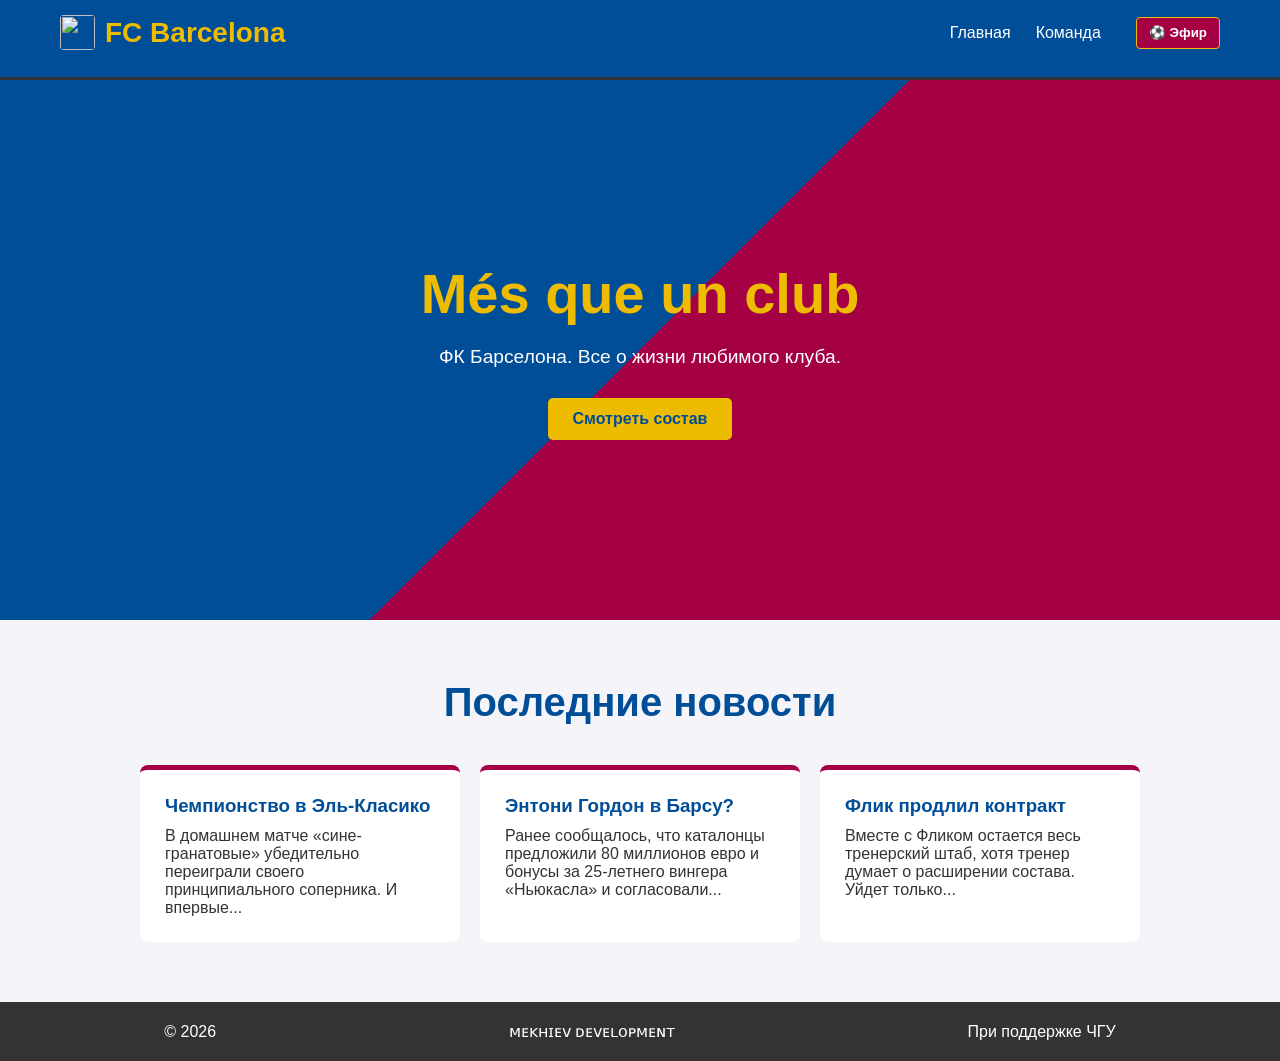
==== index.html @ 313edf6d "Add files via upload" ====
<!DOCTYPE html>
<html lang="ru">
<head>
<meta charset="UTF-8">
  <meta name="viewport" content="width=device-width, initial-scale=1.0">
    <title>ФК Барселона | Главная</title>
    <link rel="stylesheet" href="style.css">
    <link rel="icon" href='images/ico.svg' type="image/svg+xml">
</head>
<body>
<header class="header-section">
      <div class="container header-content-wrapper" style="margin-bottom: 12px;">
          <div class="logo-container">
              <img src="images/logo.svg" class="small-logo-image">
              <span>FC Barcelona</span>
          </div>
            <nav class="navigation-block">
                <ul class="navigation-list-items" style="display: flex; align-items: center;">
                    <li><a href="index.html">Главная</a></li>
                    <li><a href="team.html">Команда</a></li>
                    <li>
                        <button onclick="startLiveTicker()" id="ticker-btn" style="padding: 5px 12px; background: #A50044; color: white; border: 1px solid #EDBB00; border-radius: 4px; cursor: pointer; font-weight: bold; font-family: inherit; display: inline-flex; align-items: center; height: 32px; margin-left: 10px;">
                            ⚽ Эфир
                        </button>
                    </li>
                </ul>
            </nav>
        </div>
        <div id="ticker-row" style="display: none; background-color: #EDBB00; color: #004D98; border-top: 1px solid white; overflow: hidden; position: relative; height: 35px;">
            <div id="marquee-text" style="position: absolute; left: 0px; top: 6px; white-space: pre; font-size: 1.1rem; font-family: sans-serif; font-weight: bold;">
                </div>
        </div>
    </header>
    <main class="main-page-content">
        <section class="hero-banner">
            <div class="hero-text-content">
                <h1>Més que un club</h1>
              <p>ФК Барселона. Все о жизни любимого клуба.</p>
                <a href='team.html' class="button-link">Смотреть состав</a>
            </div>
        </section>

        <section class="news-information-block">
            <div class="container">
                <h2>Последние новости</h2>
                
                <div class="news-cards-wrapper">
                    <a href="news1.html" class="news-card-link">
                        <article class="news-article-card">
                            <h3>Чемпионство в Эль-Класико</h3>
                            <p>В домашнем матче «сине-гранатовые» убедительно переиграли своего принципиального соперника. И впервые...</p>
                        </article>
                    </a>
                    
                    <a href="news2.html" class="news-card-link">
                        <article class="news-article-card">
                            <h3>Энтони Гордон в Барсу?</h3>
                            <p>Ранее сообщалось, что каталонцы предложили 80 миллионов евро и бонусы за 25-летнего вингера «Ньюкасла» и согласовали...</p>
                        </article>
                    </a>

                    <a href='news3.html' class="news-card-link">
                        <article class="news-article-card">
                            <h3>Флик продлил контракт</h3>
                            <p>Вместе с Фликом остается весь тренерский штаб, хотя тренер думает о расширении состава. Уйдет только...</p>
                        </article>
                    </a>
                </div>
            </div>
        </section>
    </main>
    <footer class="footer-section">
        <p>&copy; 2026 ⠀⠀⠀⠀⠀⠀⠀⠀⠀⠀⠀⠀⠀⠀⠀⠀⠀⠀⠀⠀⠀⠀⠀⠀ᴍᴇᴋʜɪᴇᴠ ᴅᴇᴠᴇʟᴏᴘᴍᴇɴᴛ⠀⠀⠀⠀⠀⠀⠀⠀⠀⠀⠀⠀⠀⠀⠀⠀⠀⠀⠀⠀⠀⠀⠀⠀ При поддержке ЧГУ</p>    </footer>
    </footer>
    <script src="logica.js"></script>
</body>
</body>
</html>
---- style.css ----
:root {
  --blau: #004D98;
  --grana: #a50044;
  --gold: #EDBB00;
  --light: #f4f4f9;
  --dark: #333333;
  --pitch-green: #2E8B57
}

* { margin: 0; padding: 0; box-sizing: border-box }

body {
    font-family: Arial, sans-serif;
    background-color: var(--light);
    color: var(--dark);
    display: flex;
    flex-direction: column;
    min-height: 100vh;
}

.container { max-width: 1200px; margin: 0 auto; padding: 0 20px; }


.header-section { 
    background-color: var(--blau); 
    padding: 15px 0; 
    border-bottom: 3px solid var(--dark)
}

.header-content-wrapper { display: flex; justify-content: space-between; align-items: center; }

.logo-container { display: flex; align-items: center; gap: 10px; font-size: 28px; font-weight: bold; color: var(--gold); }

.small-logo-image { width: 35px; height: 35px; object-fit: contain; border-radius: 4px; background: transparent; }

.navigation-list-items { list-style: none; display: flex; gap: 25px; }

.navigation-list-items a { color: white; text-decoration: none; font-weight: 500; }

.navigation-list-items a:hover { color: var(--gold); }


.main-page-content { flex: 1; }

.button-link {
    display: inline-block;
    background-color: var(--gold);
    color: var(--blau);
    text-decoration: none;
    padding: 12px 25px;
    font-weight: bold;
    border-radius: 5px;
    transition: 0.2s;
    border: none;
    cursor: pointer
}

.button-link:hover { background-color: #fff; transform: translateY(-2px); }


.hero-banner {
    background: linear-gradient(135deg, var(--blau) 50%, var(--grana) 50%);
    height: 60vh; 
    display: flex; 
    justify-content: center; 
    align-items: center;
    text-align: center; 
    color: white;
}

.hero-banner h1 { font-size: 3.5rem; color: var(--gold); margin-bottom: 20px; }
.hero-banner p { font-size: 1.2rem; margin-bottom: 30px; }

.news-information-block { padding: 60px 0; }
.news-information-block h2 { text-align: center; margin-bottom: 40px; color: var(--blau); font-size: 2.5rem; }

.news-cards-wrapper { display: flex; justify-content: center; gap: 20px; flex-wrap: wrap; }

.news-card-link { text-decoration: none; color: inherit; }

.news-article-card { background-color: white; padding: 25px; border-radius: 8px; width: 320px; border-top: 5px solid var(--grana); transition: 0.3s; height: 100%; }
.news-article-card h3 { color: var(--blau); margin-bottom: 10px; }
.news-article-card:hover { transform: translateY(-5px); box-shadow: 0 10px 15px rgba(0,0,0,0.1); }


.news-detailed-page-wrapper { padding: 40px 20px; max-width: 900px; }

.news-detailed-page-wrapper h2 { color: var(--blau); margin-bottom: 25px; font-size: 2.3rem; }

.news-main-image-container { width: 100%; max-height: 450px; overflow: hidden; border-radius: 8px; margin-bottom: 30px; box-shadow: 0 4px 10px rgba(0,0,0,0.15); }

.news-large-photo { width: 100%; height: 100%; object-fit: cover; display: block; background: #ddd; min-height: 250px; }

.article-content-box { background: white; padding: 35px; border-radius: 8px; border-left: 5px solid var(--gold); box-shadow: 0 2px 8px rgba(0,0,0,0.05); }

.article-content-box h3 { color: var(--grana); margin: 20px 0 10px 0; }
.article-content-box p { margin-bottom: 15px; font-size: 1.1rem; line-height: 1.7; text-align: justify; }

.article-content-box .button-link { margin-top: 20px; }


.team-players-section { padding: 40px 0; }
.team-players-section h2 { text-align: center; color: var(--blau); font-size: 2.5rem; }

.section-subtitle-text { text-align: center; margin-bottom: 40px; color: #666; }

.team-page-layout { display: flex; gap: 30px; justify-content: center; align-items: flex-start; flex-wrap: wrap; }


.substitutes-bench { background: white; padding: 25px; border-radius: 8px; width: 280px; border-left: 5px solid var(--grana); box-shadow: 0 4px 10px rgba(0,0,0,0.05); }

.head-coach-box { text-align: center; margin-bottom: 25px; padding-bottom: 20px; border-bottom: 2px dashed #ddd; }

.head-coach-box h3 { color: var(--blau); font-size: 1.2rem; margin-bottom: 15px; text-align: left; }

.head-coach-photo { width: 120px; height: 150px; object-fit: cover; border-radius: 6px; background: #ccc; box-shadow: 0 2px 5px rgba(0,0,0,0.1); margin-bottom: 10px; display: block; margin-left: auto; margin-right: auto; }
.head-coach-name-text { font-weight: bold; color: var(--dark); font-size: 1.1rem; }

.substitutes-bench h3 { color: var(--blau); font-size: 1.2rem; margin-bottom: 15px; }

.substitutes-list { list-style: none; }
.substitutes-list li { margin-bottom: 12px; font-weight: bold; display: flex; align-items: center; }

.player-shirt-number { background: var(--blau); color: white; padding: 2px 8px; border-radius: 4px; margin-right: 12px; font-size: 0.85rem; }
.back-button-container-wrapper { margin-top: 25px; }


.football-pitch-container { display: flex; justify-content: center; }

.football-pitch-field { background-color: var(--pitch-green); border: 3px solid white; position: relative; width: 500px; height: 700px; box-shadow: 0 10px 20px rgba(0,0,0,0.15); }

.penalty-area-top-side, .penalty-area-bottom-side { position: absolute; left: 50%; transform: translateX(-50%); width: 220px; height: 110px; border: 2px solid rgba(255, 255, 255, 0.6); }

.penalty-area-top-side { top: 0; border-top: none; }
.penalty-area-bottom-side { bottom: 0; border-bottom: none; }

.field-player { position: absolute; transform: translate(-50%, -50%); text-align: center; color: white; font-weight: bold; z-index: 10; }

.field-player .player-shirt-number { background-color: var(--blau); border: 2px solid var(--gold); width: 35px; height: 35px; border-radius: 50%; display: flex; justify-content: center; align-items: center; margin: 0 auto 5px auto; box-shadow: 0 2px 5px rgba(0,0,0,0.3); }
.field-player .player-name-label { font-size: 0.8rem; background: rgba(0,0,0,0.6); padding: 2px 6px; border-radius: 4px; white-space: nowrap; }


.goalkeeper-position { bottom: 5%; left: 50%; }
.left-back-position { bottom: 20%; left: 15%; }
.left-center-back-position { bottom: 18%; left: 38%; }
.right-center-back-position { bottom: 18%; left: 62%; }
.right-back-position { bottom: 20%; left: 85%; }
.central-defensive-midfielder-left { bottom: 35%; left: 35%; }
.central-defensive-midfielder-right { bottom: 35%; left: 65%; }
.central-attacking-midfielder { bottom: 50%; left: 50%; }
.left-winger-position { bottom: 72%; left: 20%; }
.striker-position { bottom: 78%; left: 50%; }
.right-winger-position { bottom: 72%; left: 80%; }


.footer-section { background-color: var(--dark); color: white; text-align: center; padding: 20px 0; margin-top: auto }
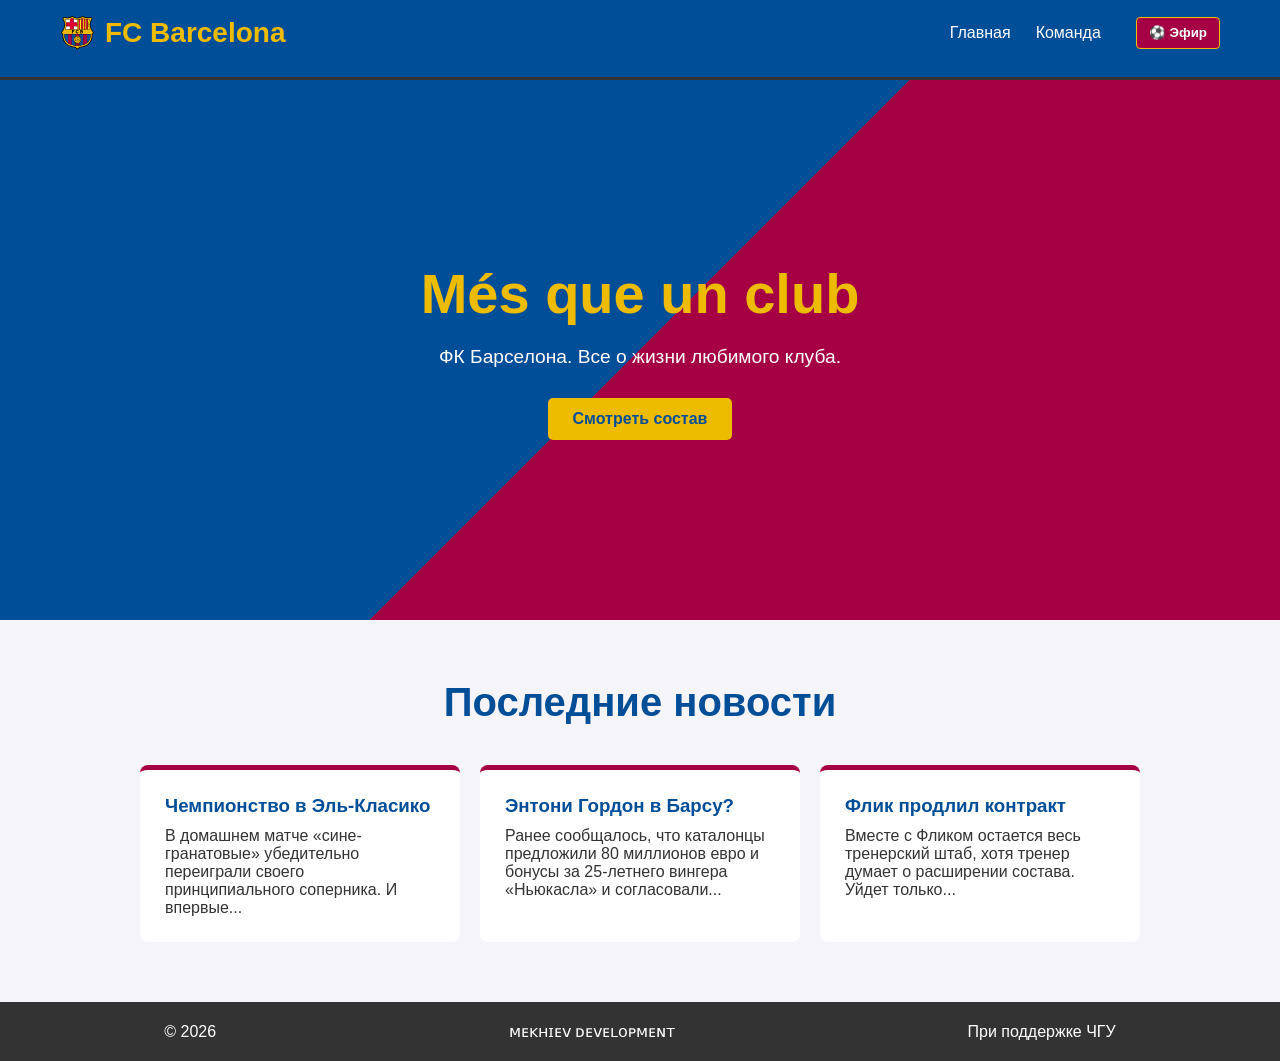
==== commit 511d9111: "Update index.html" ====
--- a/index.html
+++ b/index.html
@@ -5,13 +5,13 @@
   <meta name="viewport" content="width=device-width, initial-scale=1.0">
     <title>ФК Барселона | Главная</title>
     <link rel="stylesheet" href="style.css">
-    <link rel="icon" href='images/ico.svg' type="image/svg+xml">
+    <link rel="icon" href='ico.svg' type="image/svg+xml">
 </head>
 <body>
 <header class="header-section">
       <div class="container header-content-wrapper" style="margin-bottom: 12px;">
           <div class="logo-container">
-              <img src="images/logo.svg" class="small-logo-image">
+              <img src="logo.svg" class="small-logo-image">
               <span>FC Barcelona</span>
           </div>
             <nav class="navigation-block">
@@ -75,4 +75,4 @@
     <script src="logica.js"></script>
 </body>
 </body>
-</html>+</html>
